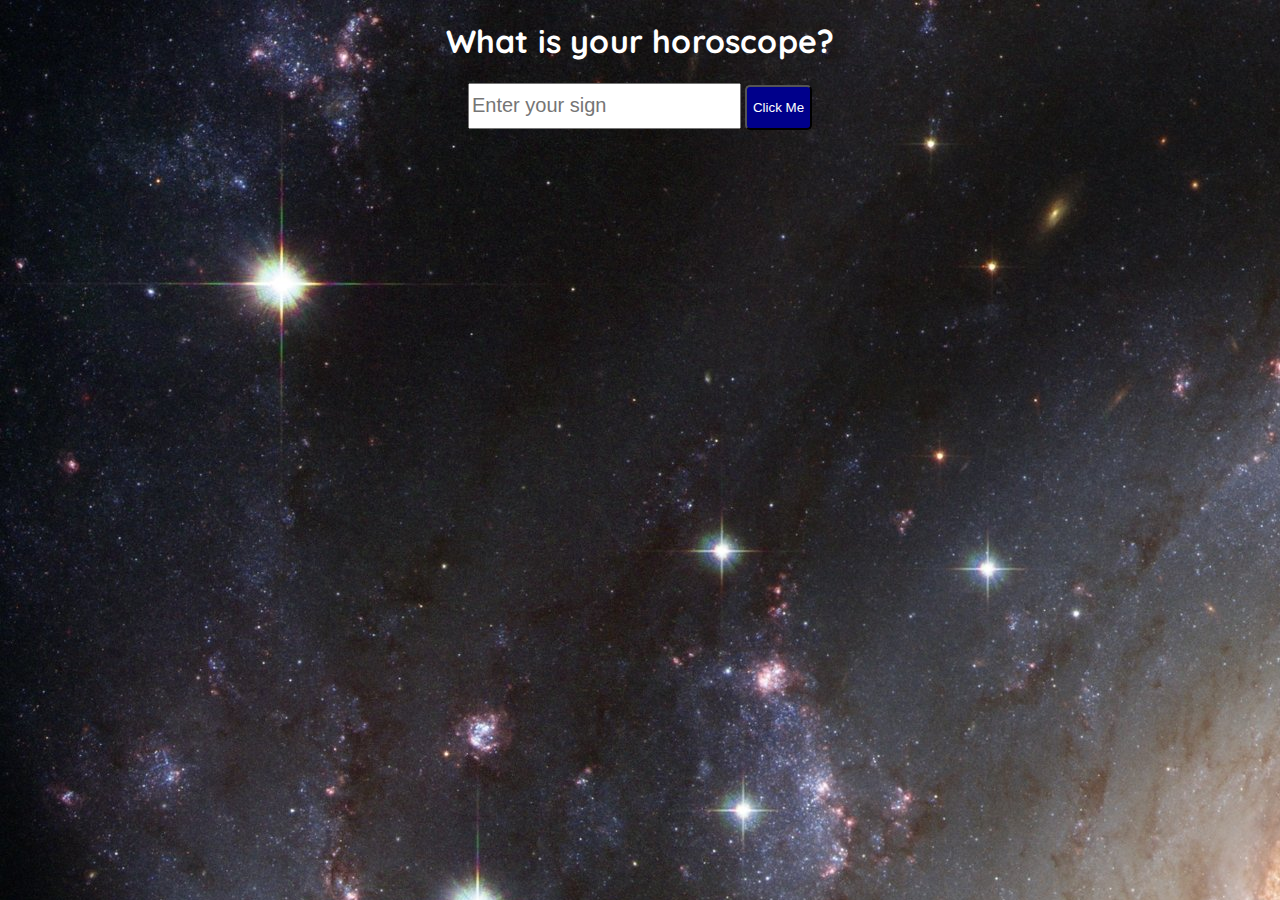
==== index.html @ 515f00c5 "zodiac" ====
<!DOCTYPE html>
<html>
<head>
	<title>zodiac</title>

	 <link rel="icon" 
      type="image/png" 
      href="img/star.png">
	<link rel="stylesheet" href="css/main.css">
	<link rel="stylesheet" href="css/animate.css">
	

	<link href='https://fonts.googleapis.com/css?family=Quicksand|Play' rel='stylesheet' type='text/css'>
	
	
	<link href='https://fonts.googleapis.com/css?family=Dosis' rel='stylesheet' type='text/css'>


	<link href='https://fonts.googleapis.com/css?family=Oswald' rel='stylesheet' type='text/css'>
	
</head>
<body>




	

	
				<form>
					
						<h1 class="animated fadeIn">What is your horoscope?</h1>
					<!-- where you get the value -->
						<input id="sign" placeholder="Enter your sign" >
					
						<button type="button" onclick="horoscope()" class="btn">Click Me</button>
					
				</form>

				

				<!-- where the sign is placed -->

				<div id="info">
				<!-- where the sign is placed -->
					<h1 id="yourSign"></h1>
					<!-- where the pic is placed -->
					<img id="icon" src="">
				<!-- where the fortune is placed -->
				<div id="strength"></div>
				<div id="weak"></div>

				</div>
				<br>
				<br>
				<br>
				<div id="compat"></div>
 

<script src="https://ajax.googleapis.com/ajax/libs/jquery/2.2.4/jquery.min.js"></script>
	<script src="js/main.js"></script>
	

</body>
</html>
---- css/main.css ----
body{text-align: center;
	color: white;
background-image: url("../img/space.jpg");}

h1{font-family: 'Quicksand', sans-serif;
letter-spacing: .2px}



button{background-color: darkblue;
color: white;
border-radius: 5px;}

button:hover{background-color: #3BB9FF;
	transition: 1.5s;
cursor: pointer;}

#sign{height: 40px;
font-size: 20px;}

button {height: 45px;}

a{color: lightblue;
font-size: 40px;
font-family: 'Quicksand', sans-serif;
margin-bottom: 390px;
text-decoration: none;}

a:hover{color: white;
transition: 1s;}


span{color: yellow;}

#strength{font-size: 32px;
font-family: 'Oswald', sans-serif;}
#weak{font-size: 32px;
font-family: 'Oswald', sans-serif;}
/*2nd page*/
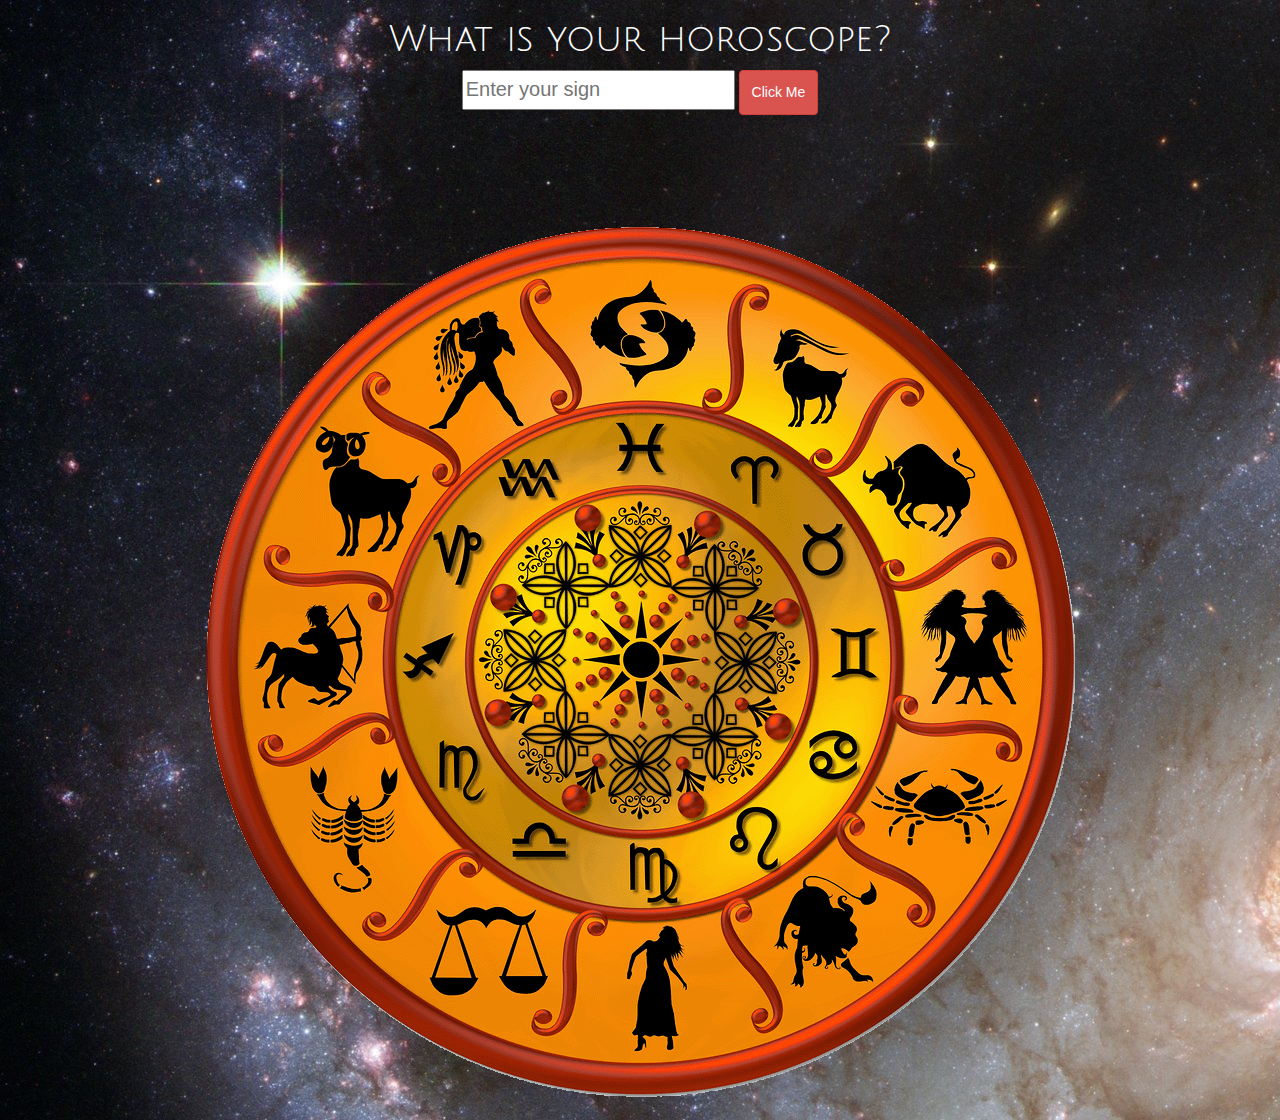
==== commit 8919d065: "final product" ====
--- a/index.html
+++ b/index.html
@@ -1,6 +1,7 @@
 <!DOCTYPE html>
 <html>
 <head>
+<meta name="viewport" content="width=device-width, initial-scale=1.0">
 	<title>zodiac</title>
 
 	 <link rel="icon" 
@@ -8,20 +9,24 @@
       href="img/star.png">
 	<link rel="stylesheet" href="css/main.css">
 	<link rel="stylesheet" href="css/animate.css">
+	<link rel="stylesheet" type="text/css" href="css/bootstrap.css">
 	
 
-	<link href='https://fonts.googleapis.com/css?family=Quicksand|Play' rel='stylesheet' type='text/css'>
-	
+<link href="https://fonts.googleapis.com/css?family=Julius+Sans+One" rel="stylesheet">
+<link href="https://fonts.googleapis.com/css?family=Playfair+Display" rel="stylesheet">	
 	
 	<link href='https://fonts.googleapis.com/css?family=Dosis' rel='stylesheet' type='text/css'>
 
 
 	<link href='https://fonts.googleapis.com/css?family=Oswald' rel='stylesheet' type='text/css'>
+
+	<link href='https://fonts.googleapis.com/css?family=Slabo+27px' rel='stylesheet' type='text/css'>
+	<link href='https://fonts.googleapis.com/css?family=Poiret+One' rel='stylesheet' type='text/css'>
+
+	
 	
 </head>
 <body>
-
-
 
 
 	
@@ -33,32 +38,49 @@
 					<!-- where you get the value -->
 						<input id="sign" placeholder="Enter your sign" >
 					
-						<button type="button" onclick="horoscope()" class="btn">Click Me</button>
+						<button type="button" onclick="horoscope()" class="btn btn-danger">Click Me</button>
 					
 				</form>
 
-				
-
-				<!-- where the sign is placed -->
-
 				<div id="info">
 				<!-- where the sign is placed -->
-					<h1 id="yourSign"></h1>
+					<h2 id="yourSign"></h2>
 					<!-- where the pic is placed -->
 					<img id="icon" src="">
 				<!-- where the fortune is placed -->
 				<div id="strength"></div>
 				<div id="weak"></div>
 
-				</div>
+				
+				
+
+				
 				<br>
 				<br>
 				<br>
 				<div id="compat"></div>
+				</div>
+				<br>
  
+				
+<div class="round">
+	<img class="img-responsive" src="img/circle.png">
+</div>
 
+				
+
+				<!-- where the sign is placed -->
+				
+<script>				
+$("button").click(function(){
+    $("info").fadeIn();
+});
+</script>
 <script src="https://ajax.googleapis.com/ajax/libs/jquery/2.2.4/jquery.min.js"></script>
+<script src="https://maxcdn.bootstrapcdn.com/bootstrap/3.3.7/js/bootstrap.min.js" integrity="sha384-Tc5IQib027qvyjSMfHjOMaLkfuWVxZxUPnCJA7l2mCWNIpG9mGCD8wGNIcPD7Txa" crossorigin="anonymous"></script>
+
 	<script src="js/main.js"></script>
+	<script type="js/bootstrap.js"></script>
 	
 
 </body>
--- a/css/main.css
+++ b/css/main.css
@@ -2,9 +2,27 @@
 	color: white;
 background-image: url("../img/space.jpg");}
 
-h1{font-family: 'Quicksand', sans-serif;
+h1{font-family: 'Julius Sans One', sans-serif;
 letter-spacing: .2px}
 
+h2{font-family: 'Poiret One', cursive;
+letter-spacing: 2px;}
+
+form{position: relative;
+	display: block;
+	margin: 0 auto;
+}
+
+#info{position: relative;
+	display: inline-block;
+	border-radius: 25px;
+
+	background-color: rgba(128, 128, 128, 0.37);
+	margin: 0 auto;
+}
+
+#reveal{position: relative;
+bottom: 90px;}
 
 
 button{background-color: darkblue;
@@ -16,7 +34,10 @@
 cursor: pointer;}
 
 #sign{height: 40px;
+
 font-size: 20px;}
+
+input:focus{background-color: lightgrey;}
 
 button {height: 45px;}
 
@@ -38,3 +59,77 @@
 font-family: 'Oswald', sans-serif;}
 /*2nd page*/
 
+/*#friends{ 
+    position:fixed;
+}
+
+#friends2{
+	position: relative;
+}
+*/
+
+.left{float: left;
+position: relative;
+top: 80px;}
+
+.right{float: right;
+
+position: relative;
+top: 80px;}
+
+
+.round {
+    -webkit-animation:spin 4s linear infinite;
+    z-index: -1;
+    position: absolute;
+
+
+  
+    /*left: 480px;*/
+    
+    display: block;
+    margin: 0 auto;
+    -moz-animation:spin 4s linear infinite;
+    animation:spin 7s linear infinite;
+}
+@-moz-keyframes spin { 100% { -moz-transform: rotate(360deg); } }
+@-webkit-keyframes spin { 100% { -webkit-transform: rotate(360deg); } }
+@keyframes spin { 100% { -webkit-transform: rotate(360deg); transform:rotate(360deg); } }
+
+
+/*queries*/
+
+/*@media (max-width:1888px ){
+	.round{left: 460px;}
+
+
+
+@media (max-width:1850px ){
+	.round{left: 450px;}
+
+}
+
+@media (max-width:1840px ){
+	.round{left: 430px;}
+
+
+
+@media (max-width:1810px ){
+	.round{left: 410px;}
+
+}
+
+@media (max-width:1777px ){
+	.round{left: 400px;}
+
+}
+
+@media (max-width:1746px ){
+	.round{left: 380px;}
+
+}
+
+@media (max-width:1726px ){
+	.round{left: 360px;}
+
+}*/